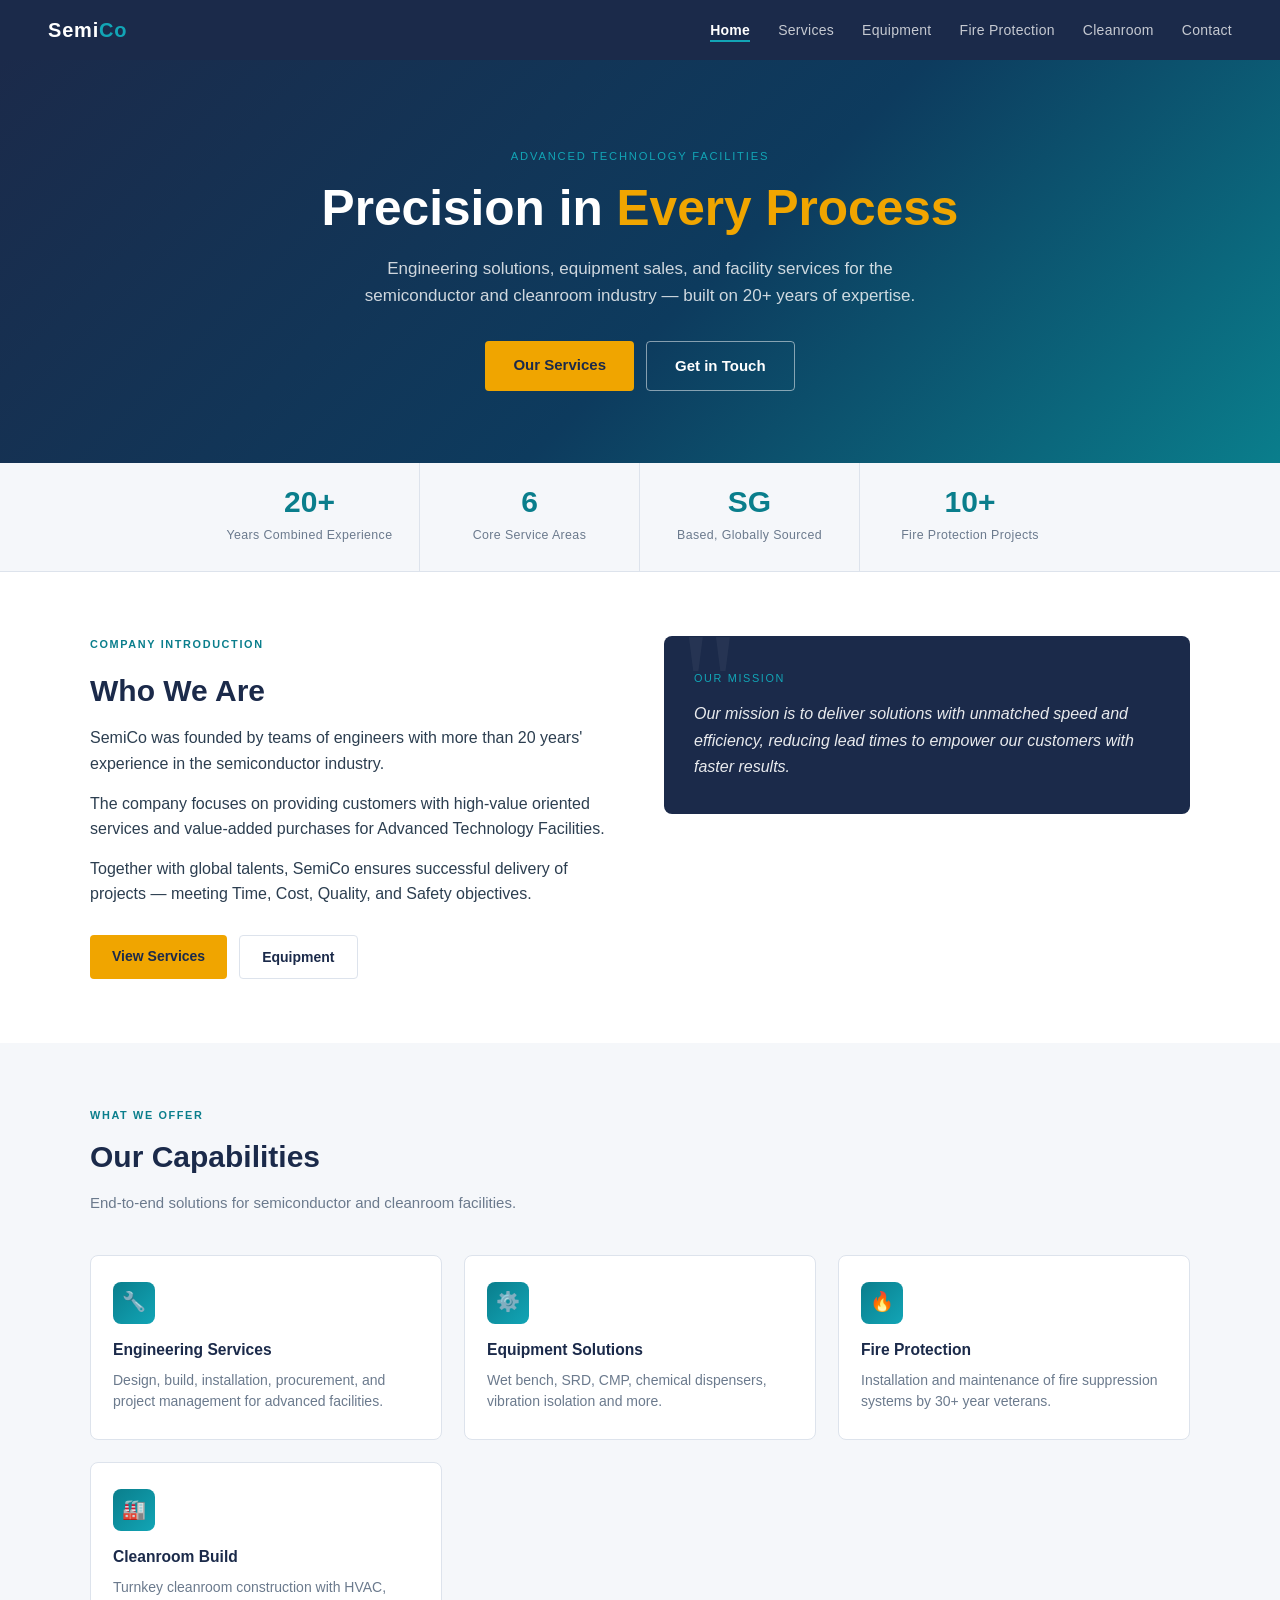
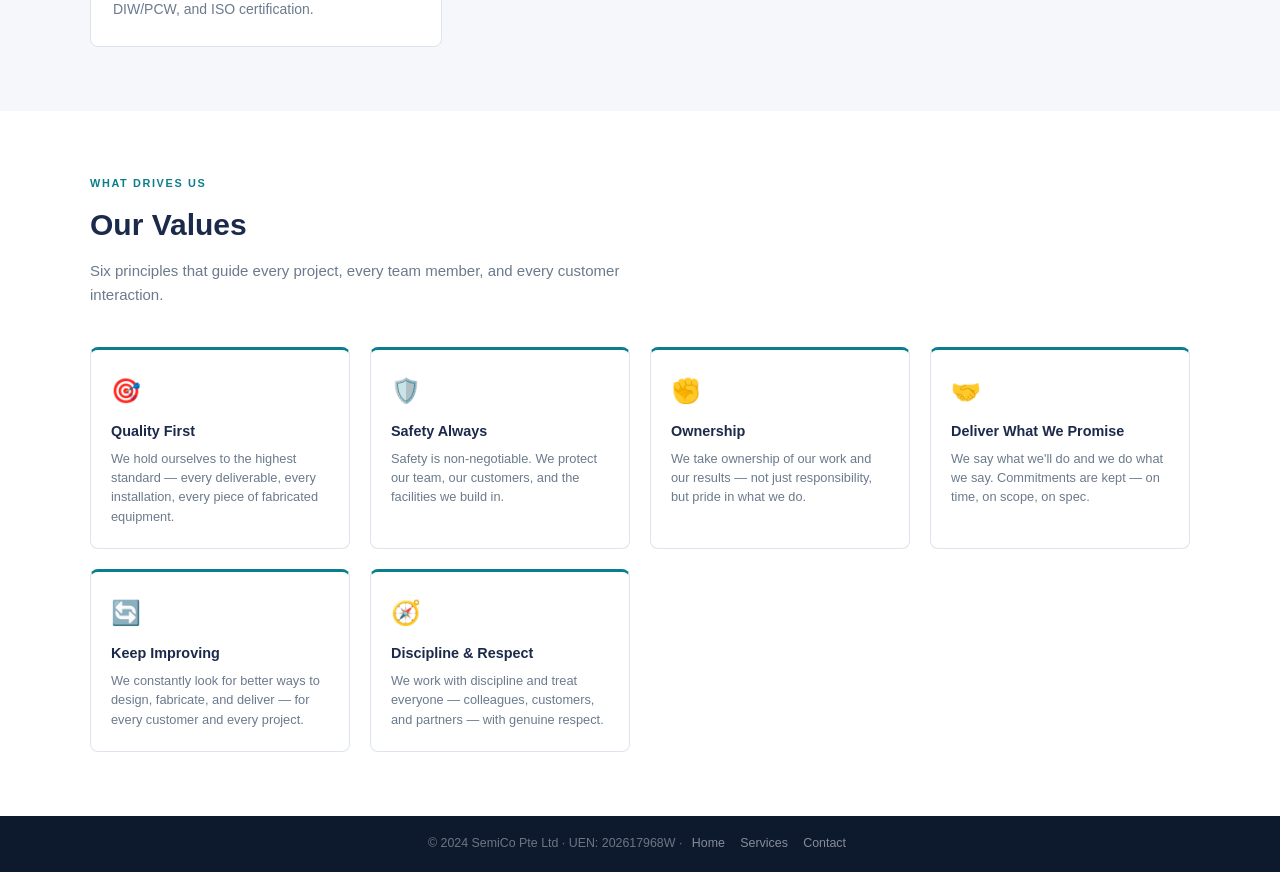
==== index.html @ 3f47e58f "Deploy SemiCo website" ====
<!DOCTYPE html>
<html lang="en">
<head>
  <meta charset="UTF-8"/>
  <meta name="viewport" content="width=device-width, initial-scale=1.0"/>
  <title>SemiCo Pte Ltd – Home</title>
  <link rel="stylesheet" href="style.css"/>
</head>
<body>

<nav>
  <a href="index.html" class="nav-logo">Semi<span>Co</span></a>
  <ul class="nav-links">
    <li><a href="index.html" class="active">Home</a></li>
    <li><a href="services.html">Services</a></li>
    <li><a href="equipment.html">Equipment</a></li>
    <li><a href="fire.html">Fire Protection</a></li>
    <li><a href="cleanroom.html">Cleanroom</a></li>
    <li><a href="contact.html">Contact</a></li>
  </ul>
  <button class="nav-toggle" id="navToggle" aria-label="Toggle menu">
    <span></span><span></span><span></span>
  </button>
</nav>
<div class="nav-drawer" id="navDrawer">
  <ul>
    <li><a href="index.html" class="active">Home</a></li>
    <li><a href="services.html">Services</a></li>
    <li><a href="equipment.html">Equipment</a></li>
    <li><a href="fire.html">Fire Protection</a></li>
    <li><a href="cleanroom.html">Cleanroom</a></li>
    <li><a href="contact.html">Contact</a></li>
  </ul>
</div>

<!-- HERO -->
<section class="hero">
  <p class="eyebrow">Advanced Technology Facilities</p>
  <h1>Precision in <span>Every Process</span></h1>
  <p>Engineering solutions, equipment sales, and facility services for the semiconductor and cleanroom industry — built on 20+ years of expertise.</p>
  <div class="hero-btns">
    <a href="services.html" class="btn btn-primary">Our Services</a>
    <a href="contact.html" class="btn btn-outline">Get in Touch</a>
  </div>
</section>

<!-- STATS -->
<div class="stats-band">
  <div class="stat"><span class="num">20+</span><span class="label">Years Combined Experience</span></div>
  <div class="stat"><span class="num">6</span><span class="label">Core Service Areas</span></div>
  <div class="stat"><span class="num">SG</span><span class="label">Based, Globally Sourced</span></div>
  <div class="stat"><span class="num">10+</span><span class="label">Fire Protection Projects</span></div>
</div>

<!-- ABOUT -->
<section class="section">
  <div class="container">
    <div class="about-grid">
      <div class="about-text">
        <p class="section-label">Company Introduction</p>
        <h2 class="section-title">Who We Are</h2>
        <p>SemiCo was founded by teams of engineers with more than 20 years' experience in the semiconductor industry.</p>
        <p>The company focuses on providing customers with high-value oriented services and value-added purchases for Advanced Technology Facilities.</p>
        <p>Together with global talents, SemiCo ensures successful delivery of projects — meeting Time, Cost, Quality, and Safety objectives.</p>
        <div style="margin-top:28px;display:flex;gap:12px;flex-wrap:wrap;">
          <a href="services.html" class="btn btn-primary" style="font-size:0.875rem;padding:10px 22px;">View Services</a>
          <a href="equipment.html" class="btn" style="font-size:0.875rem;padding:10px 22px;border:1.5px solid var(--border);color:var(--navy);">Equipment</a>
        </div>
      </div>
      <div class="mission-block">
        <p class="m-label">Our Mission</p>
        <blockquote>
          Our mission is to deliver solutions with unmatched speed and efficiency, reducing lead times to empower our customers with faster results.
        </blockquote>
      </div>
    </div>
  </div>
</section>

<!-- QUICK LINKS -->
<section class="section section-alt">
  <div class="container">
    <p class="section-label">What We Offer</p>
    <h2 class="section-title">Our Capabilities</h2>
    <p class="section-subtitle">End-to-end solutions for semiconductor and cleanroom facilities.</p>
    <div class="card-grid">
      <a href="services.html" class="card" style="text-decoration:none;">
        <div class="card-icon">🔧</div>
        <h3>Engineering Services</h3>
        <p>Design, build, installation, procurement, and project management for advanced facilities.</p>
      </a>
      <a href="equipment.html" class="card" style="text-decoration:none;">
        <div class="card-icon">⚙️</div>
        <h3>Equipment Solutions</h3>
        <p>Wet bench, SRD, CMP, chemical dispensers, vibration isolation and more.</p>
      </a>
      <a href="fire.html" class="card" style="text-decoration:none;">
        <div class="card-icon">🔥</div>
        <h3>Fire Protection</h3>
        <p>Installation and maintenance of fire suppression systems by 30+ year veterans.</p>
      </a>
      <a href="cleanroom.html" class="card" style="text-decoration:none;">
        <div class="card-icon">🏭</div>
        <h3>Cleanroom Build</h3>
        <p>Turnkey cleanroom construction with HVAC, DIW/PCW, and ISO certification.</p>
      </a>
    </div>
  </div>
</section>

<!-- OUR VALUES -->
<section class="section">
  <div class="container">
    <p class="section-label">What Drives Us</p>
    <h2 class="section-title">Our Values</h2>
    <p class="section-subtitle">Six principles that guide every project, every team member, and every customer interaction.</p>
    <div class="values-grid">
      <div class="value-card">
        <span class="v-icon">🎯</span>
        <h4>Quality First</h4>
        <p>We hold ourselves to the highest standard — every deliverable, every installation, every piece of fabricated equipment.</p>
      </div>
      <div class="value-card">
        <span class="v-icon">🛡️</span>
        <h4>Safety Always</h4>
        <p>Safety is non-negotiable. We protect our team, our customers, and the facilities we build in.</p>
      </div>
      <div class="value-card">
        <span class="v-icon">✊</span>
        <h4>Ownership</h4>
        <p>We take ownership of our work and our results — not just responsibility, but pride in what we do.</p>
      </div>
      <div class="value-card">
        <span class="v-icon">🤝</span>
        <h4>Deliver What We Promise</h4>
        <p>We say what we'll do and we do what we say. Commitments are kept — on time, on scope, on spec.</p>
      </div>
      <div class="value-card">
        <span class="v-icon">🔄</span>
        <h4>Keep Improving</h4>
        <p>We constantly look for better ways to design, fabricate, and deliver — for every customer and every project.</p>
      </div>
      <div class="value-card">
        <span class="v-icon">🧭</span>
        <h4>Discipline &amp; Respect</h4>
        <p>We work with discipline and treat everyone — colleagues, customers, and partners — with genuine respect.</p>
      </div>
    </div>
  </div>
</section>

<footer>
  © 2024 SemiCo Pte Ltd · UEN: 202617968W ·
  <a href="index.html">Home</a>
  <a href="services.html">Services</a>
  <a href="contact.html">Contact</a>
</footer>

<script>
  const toggle = document.getElementById('navToggle');
  const drawer = document.getElementById('navDrawer');
  toggle.addEventListener('click', () => {
    toggle.classList.toggle('open');
    drawer.classList.toggle('open');
  });
</script>
</body>
</html>
---- style.css ----
/* ── VARIABLES ── */
:root {
  --navy: #1B2A4A;
  --teal: #0A7E8C;
  --teal-light: #12A5B6;
  --accent: #F0A500;
  --off-white: #F5F7FA;
  --white: #ffffff;
  --text: #2C3E50;
  --muted: #6B7A8D;
  --border: #DDE3EC;
  --red: #C0392B;
}

* { box-sizing: border-box; margin: 0; padding: 0; }

body {
  font-family: 'Segoe UI', Calibri, Arial, sans-serif;
  color: var(--text);
  background: var(--white);
  line-height: 1.6;
}

/* ── NAV ── */
nav {
  position: sticky;
  top: 0;
  z-index: 200;
  background: var(--navy);
  height: 60px;
  display: flex;
  align-items: center;
  justify-content: space-between;
  padding: 0 48px;
}
.nav-logo {
  font-size: 1.25rem;
  font-weight: 700;
  color: var(--white);
  letter-spacing: 0.04em;
  text-decoration: none;
}
.nav-logo span { color: var(--teal-light); }

.nav-links {
  list-style: none;
  display: flex;
  gap: 28px;
  align-items: center;
}
.nav-links a {
  color: rgba(255,255,255,0.75);
  text-decoration: none;
  font-size: 0.875rem;
  letter-spacing: 0.02em;
  transition: color 0.2s;
  white-space: nowrap;
}
.nav-links a:hover,
.nav-links a.active { color: var(--white); }
.nav-links a.active { font-weight: 600; border-bottom: 2px solid var(--teal-light); padding-bottom: 2px; }

/* Hamburger */
.nav-toggle {
  display: none;
  flex-direction: column;
  gap: 5px;
  cursor: pointer;
  background: none;
  border: none;
  padding: 4px;
}
.nav-toggle span {
  display: block;
  width: 24px;
  height: 2px;
  background: var(--white);
  border-radius: 2px;
  transition: transform 0.25s, opacity 0.25s;
}
.nav-toggle.open span:nth-child(1) { transform: translateY(7px) rotate(45deg); }
.nav-toggle.open span:nth-child(2) { opacity: 0; }
.nav-toggle.open span:nth-child(3) { transform: translateY(-7px) rotate(-45deg); }

/* Mobile nav drawer */
.nav-drawer {
  display: none;
  position: fixed;
  top: 60px;
  left: 0; right: 0;
  background: var(--navy);
  z-index: 190;
  padding: 16px 0 24px;
  box-shadow: 0 8px 24px rgba(0,0,0,0.3);
}
.nav-drawer.open { display: block; }
.nav-drawer ul { list-style: none; }
.nav-drawer ul li a {
  display: block;
  padding: 12px 24px;
  color: rgba(255,255,255,0.8);
  text-decoration: none;
  font-size: 1rem;
  border-left: 3px solid transparent;
  transition: background 0.15s, border-color 0.15s;
}
.nav-drawer ul li a:hover,
.nav-drawer ul li a.active {
  background: rgba(255,255,255,0.06);
  border-left-color: var(--teal-light);
  color: var(--white);
}

/* ── PAGE HERO ── */
.hero {
  background: linear-gradient(135deg, var(--navy) 0%, #0D3B5E 55%, var(--teal) 100%);
  color: var(--white);
  padding: 88px 48px 72px;
  text-align: center;
}
.hero .eyebrow {
  font-size: 0.7rem;
  letter-spacing: 0.16em;
  text-transform: uppercase;
  color: var(--teal-light);
  margin-bottom: 14px;
}
.hero h1 {
  font-size: clamp(1.9rem, 5vw, 3.1rem);
  font-weight: 700;
  line-height: 1.15;
  max-width: 700px;
  margin: 0 auto 18px;
}
.hero h1 span { color: var(--accent); }
.hero p {
  max-width: 560px;
  margin: 0 auto 32px;
  font-size: 1.0625rem;
  color: rgba(255,255,255,0.8);
}

.page-hero {
  background: linear-gradient(135deg, var(--navy) 0%, #0D3B5E 100%);
  color: var(--white);
  padding: 52px 48px 44px;
}
.page-hero .eyebrow {
  font-size: 0.7rem;
  letter-spacing: 0.16em;
  text-transform: uppercase;
  color: var(--teal-light);
  margin-bottom: 10px;
}
.page-hero h1 {
  font-size: clamp(1.5rem, 4vw, 2.25rem);
  font-weight: 700;
  margin-bottom: 8px;
}
.page-hero p {
  color: rgba(255,255,255,0.75);
  font-size: 0.9375rem;
  max-width: 560px;
}

/* ── BUTTONS ── */
.btn {
  display: inline-block;
  padding: 12px 28px;
  border-radius: 4px;
  font-size: 0.9375rem;
  font-weight: 600;
  text-decoration: none;
  transition: opacity 0.2s;
  cursor: pointer;
}
.btn:hover { opacity: 0.85; }
.btn-primary { background: var(--accent); color: var(--navy); }
.btn-outline { border: 1.5px solid rgba(255,255,255,0.5); color: var(--white); }

/* ── STATS BAND ── */
.stats-band {
  background: var(--off-white);
  border-bottom: 1px solid var(--border);
  display: flex;
  justify-content: center;
  flex-wrap: wrap;
}
.stat {
  flex: 1;
  min-width: 140px;
  max-width: 220px;
  text-align: center;
  padding: 24px 16px;
  border-right: 1px solid var(--border);
}
.stat:last-child { border-right: none; }
.stat .num {
  display: block;
  font-size: 1.875rem;
  font-weight: 700;
  color: var(--teal);
  line-height: 1;
  margin-bottom: 4px;
}
.stat .label {
  font-size: 0.775rem;
  color: var(--muted);
  letter-spacing: 0.03em;
}

/* ── SECTION LAYOUT ── */
.section { padding: 64px 48px; }
.section-alt { background: var(--off-white); }
.container { max-width: 1100px; margin: 0 auto; }

.section-label {
  font-size: 0.68rem;
  letter-spacing: 0.15em;
  text-transform: uppercase;
  color: var(--teal);
  font-weight: 600;
  margin-bottom: 8px;
}
.section-title {
  font-size: clamp(1.4rem, 3vw, 1.875rem);
  font-weight: 700;
  color: var(--navy);
  margin-bottom: 10px;
}
.section-subtitle {
  color: var(--muted);
  max-width: 560px;
  margin-bottom: 40px;
  font-size: 0.9375rem;
}

/* ── CARDS ── */
.card-grid {
  display: grid;
  grid-template-columns: repeat(auto-fit, minmax(280px, 1fr));
  gap: 22px;
}
.card {
  background: var(--white);
  border: 1px solid var(--border);
  border-radius: 8px;
  padding: 26px 22px;
  transition: box-shadow 0.2s, transform 0.2s;
}
.card:hover {
  box-shadow: 0 8px 24px rgba(0,0,0,0.08);
  transform: translateY(-3px);
}
.card-icon {
  width: 42px; height: 42px;
  border-radius: 8px;
  background: linear-gradient(135deg, var(--teal), var(--teal-light));
  display: flex; align-items: center; justify-content: center;
  margin-bottom: 14px;
  font-size: 1.2rem;
}
.card h3 { font-size: 0.975rem; font-weight: 700; color: var(--navy); margin-bottom: 7px; }
.card p { font-size: 0.875rem; color: var(--muted); line-height: 1.55; }

/* ── EQUIPMENT CARD ── */
.eq-card {
  border-radius: 8px;
  overflow: hidden;
  border: 1px solid var(--border);
  background: var(--white);
  transition: box-shadow 0.2s;
}
.eq-card:hover { box-shadow: 0 8px 24px rgba(0,0,0,0.08); }
.eq-card-header {
  background: linear-gradient(135deg, var(--navy), #0D3B5E);
  color: var(--white);
  padding: 16px 18px;
}
.eq-card-header .tag {
  display: inline-block;
  font-size: 0.62rem;
  letter-spacing: 0.1em;
  text-transform: uppercase;
  background: rgba(255,255,255,0.15);
  border-radius: 3px;
  padding: 3px 7px;
  margin-bottom: 7px;
}
.eq-card-header h3 { font-size: 0.9375rem; font-weight: 600; }
.eq-card-body { padding: 16px 18px; }
.eq-card-body p { font-size: 0.85rem; color: var(--muted); line-height: 1.55; }

.badge {
  display: inline-block;
  background: var(--off-white);
  border: 1px solid var(--border);
  border-radius: 4px;
  padding: 5px 11px;
  font-size: 0.775rem;
  color: var(--navy);
  font-weight: 600;
}

/* ── ABOUT GRID ── */
.about-grid {
  display: grid;
  grid-template-columns: 1fr 1fr;
  gap: 48px;
  align-items: start;
}
.about-text p { margin-bottom: 14px; }

.mission-block {
  background: var(--navy);
  color: var(--white);
  border-radius: 8px;
  padding: 34px 30px;
  position: relative;
  overflow: hidden;
}
.mission-block::before {
  content: '"';
  position: absolute;
  top: -24px; left: 16px;
  font-size: 9rem;
  color: rgba(255,255,255,0.05);
  font-family: Georgia, serif;
  line-height: 1;
}
.mission-block .m-label {
  font-size: 0.68rem;
  letter-spacing: 0.15em;
  text-transform: uppercase;
  color: var(--teal-light);
  margin-bottom: 14px;
}
.mission-block blockquote {
  font-size: 1rem;
  line-height: 1.65;
  color: rgba(255,255,255,0.9);
  font-style: italic;
}

/* ── FIRE SECTION ── */
.fire-grid {
  display: grid;
  grid-template-columns: 1fr 1fr;
  gap: 40px;
  align-items: start;
}
.fire-list {
  list-style: none;
  display: grid;
  grid-template-columns: 1fr 1fr;
  gap: 9px;
  margin-top: 20px;
}
.fire-list li {
  display: flex; align-items: center; gap: 8px;
  font-size: 0.875rem;
}
.fire-list li::before {
  content: '';
  width: 7px; height: 7px;
  border-radius: 50%;
  background: var(--teal);
  flex-shrink: 0;
}
.fire-highlight {
  background: linear-gradient(135deg, #C0392B, #96281B);
  color: var(--white);
  border-radius: 8px;
  padding: 30px;
}
.fire-highlight h3 { font-size: 1.0625rem; font-weight: 700; margin-bottom: 12px; }
.fire-highlight p { font-size: 0.875rem; opacity: 0.9; margin-bottom: 8px; }

/* ── PROJECT TABLE ── */
.table-wrap { overflow-x: auto; -webkit-overflow-scrolling: touch; }
table { width: 100%; border-collapse: collapse; font-size: 0.875rem; }
thead tr { background: var(--navy); color: var(--white); }
th { padding: 13px 16px; text-align: left; font-weight: 600; white-space: nowrap; }
td { padding: 12px 16px; vertical-align: top; }
tbody tr:nth-child(odd) { background: var(--white); }
tbody tr:nth-child(even) { background: var(--off-white); }
tbody tr { border-bottom: 1px solid var(--border); }
.year-cell { white-space: nowrap; font-weight: 600; color: var(--navy); }
.year-cell.ongoing { color: var(--teal); }
.contractor-cell { color: var(--muted); }

/* ── PROCESS STEPS ── */
.process-grid {
  display: grid;
  grid-template-columns: repeat(3, 1fr);
  gap: 24px;
}
.process-step {
  background: var(--white);
  border: 1px solid var(--border);
  border-radius: 8px;
  padding: 24px 20px;
}
.step-num {
  width: 38px; height: 38px;
  border-radius: 50%;
  background: var(--teal);
  color: var(--white);
  font-weight: 700;
  font-size: 0.9375rem;
  display: flex; align-items: center; justify-content: center;
  margin-bottom: 12px;
}
.process-step h4 { font-size: 0.9rem; font-weight: 700; color: var(--navy); margin-bottom: 6px; }
.process-step p { font-size: 0.8rem; color: var(--muted); }

/* ── ORG CHART ── */
.org-wrap { text-align: center; }
.org-md {
  display: inline-block;
  background: var(--navy);
  color: var(--white);
  font-weight: 700;
  font-size: 0.875rem;
  padding: 13px 30px;
  border-radius: 6px;
  margin-bottom: 20px;
  letter-spacing: 0.04em;
}
.org-line {
  width: 2px; height: 26px;
  background: var(--border);
  margin: 0 auto 20px;
}
.org-depts {
  display: flex; flex-wrap: wrap;
  justify-content: center; gap: 10px;
}
.org-dept {
  background: var(--white);
  border: 1.5px solid var(--teal);
  color: var(--teal);
  font-size: 0.8rem;
  font-weight: 600;
  padding: 9px 18px;
  border-radius: 6px;
}

/* ── CONTACT ── */
.contact-grid {
  display: grid;
  grid-template-columns: 1fr 1fr;
  gap: 60px;
  align-items: start;
}
.contact-items { display: flex; flex-direction: column; gap: 18px; margin-top: 28px; }
.contact-item { display: flex; align-items: flex-start; gap: 13px; }
.c-icon {
  width: 36px; height: 36px;
  border-radius: 6px;
  background: rgba(255,255,255,0.08);
  display: flex; align-items: center; justify-content: center;
  flex-shrink: 0; font-size: 0.95rem;
}
.c-label { font-size: 0.67rem; text-transform: uppercase; letter-spacing: 0.1em; color: var(--teal-light); margin-bottom: 2px; }
.c-val { font-size: 0.9rem; color: rgba(255,255,255,0.9); }
.services-list { list-style: none; display: flex; flex-direction: column; gap: 10px; }
.services-list li {
  display: flex; align-items: flex-start; gap: 9px;
  font-size: 0.875rem; color: rgba(255,255,255,0.8);
}
.services-list li::before { content: '→'; color: var(--accent); flex-shrink: 0; margin-top: 1px; }

/* ── FOOTER ── */
footer {
  background: #0D1A2E;
  color: rgba(255,255,255,0.4);
  text-align: center;
  padding: 18px 24px;
  font-size: 0.775rem;
}
footer a { color: rgba(255,255,255,0.5); text-decoration: none; margin: 0 6px; }
footer a:hover { color: rgba(255,255,255,0.8); }

/* ── HERO BUTTONS ── */
.hero-btns { display: flex; gap: 12px; justify-content: center; flex-wrap: wrap; }

/* ── SPEC LIST (equipment cards) ── */
.spec-label {
  font-size: 0.66rem;
  letter-spacing: 0.12em;
  text-transform: uppercase;
  color: var(--teal);
  font-weight: 700;
  margin-bottom: 6px;
  margin-top: 10px;
}
.spec-list {
  list-style: none;
  display: flex;
  flex-direction: column;
  gap: 5px;
}
.spec-list li {
  display: flex;
  align-items: flex-start;
  gap: 7px;
  font-size: 0.8rem;
  color: var(--muted);
  line-height: 1.45;
}
.spec-list li::before {
  content: '·';
  color: var(--teal);
  font-weight: 700;
  flex-shrink: 0;
  margin-top: 0;
}

/* ── CTA BUTTON ── */
.cta-btn {
  display: inline-block;
  background: var(--accent);
  color: var(--navy);
  font-weight: 700;
  font-size: 0.9375rem;
  padding: 13px 30px;
  border-radius: 5px;
  text-decoration: none;
  transition: opacity 0.2s;
}
.cta-btn:hover { opacity: 0.85; }

/* ── VALUES GRID ── */
.values-grid {
  display: grid;
  grid-template-columns: repeat(auto-fit, minmax(220px, 1fr));
  gap: 20px;
}
.value-card {
  background: var(--white);
  border: 1px solid var(--border);
  border-top: 3px solid var(--teal);
  border-radius: 8px;
  padding: 22px 20px;
}
.value-card .v-icon {
  font-size: 1.5rem;
  margin-bottom: 10px;
  display: block;
}
.value-card h4 {
  font-size: 0.9rem;
  font-weight: 700;
  color: var(--navy);
  margin-bottom: 6px;
}
.value-card p {
  font-size: 0.8rem;
  color: var(--muted);
  line-height: 1.5;
}

/* ── RESPONSIVE ── */
@media (max-width: 900px) {
  nav { padding: 0 24px; }
  .nav-links { display: none; }
  .nav-toggle { display: flex; }

  .hero, .page-hero { padding: 52px 24px 40px; }
  .section { padding: 48px 20px; }

  .about-grid,
  .fire-grid,
  .contact-grid { grid-template-columns: 1fr; gap: 28px; }

  .process-grid { grid-template-columns: 1fr 1fr; }

  .fire-list { grid-template-columns: 1fr; }

  .stat { border-right: none; border-bottom: 1px solid var(--border); }
  .stat:last-child { border-bottom: none; }

  .page-hero { padding: 40px 24px 32px; }
}

@media (max-width: 600px) {
  nav { padding: 0 16px; }
  .hero { padding: 48px 16px 36px; }
  .section { padding: 40px 16px; }
  .page-hero { padding: 36px 16px 28px; }

  .process-grid { grid-template-columns: 1fr; }
  .card-grid { grid-template-columns: 1fr; }

  .contact-grid { gap: 32px; }

  table { font-size: 0.8rem; }
  th, td { padding: 10px 12px; }
}
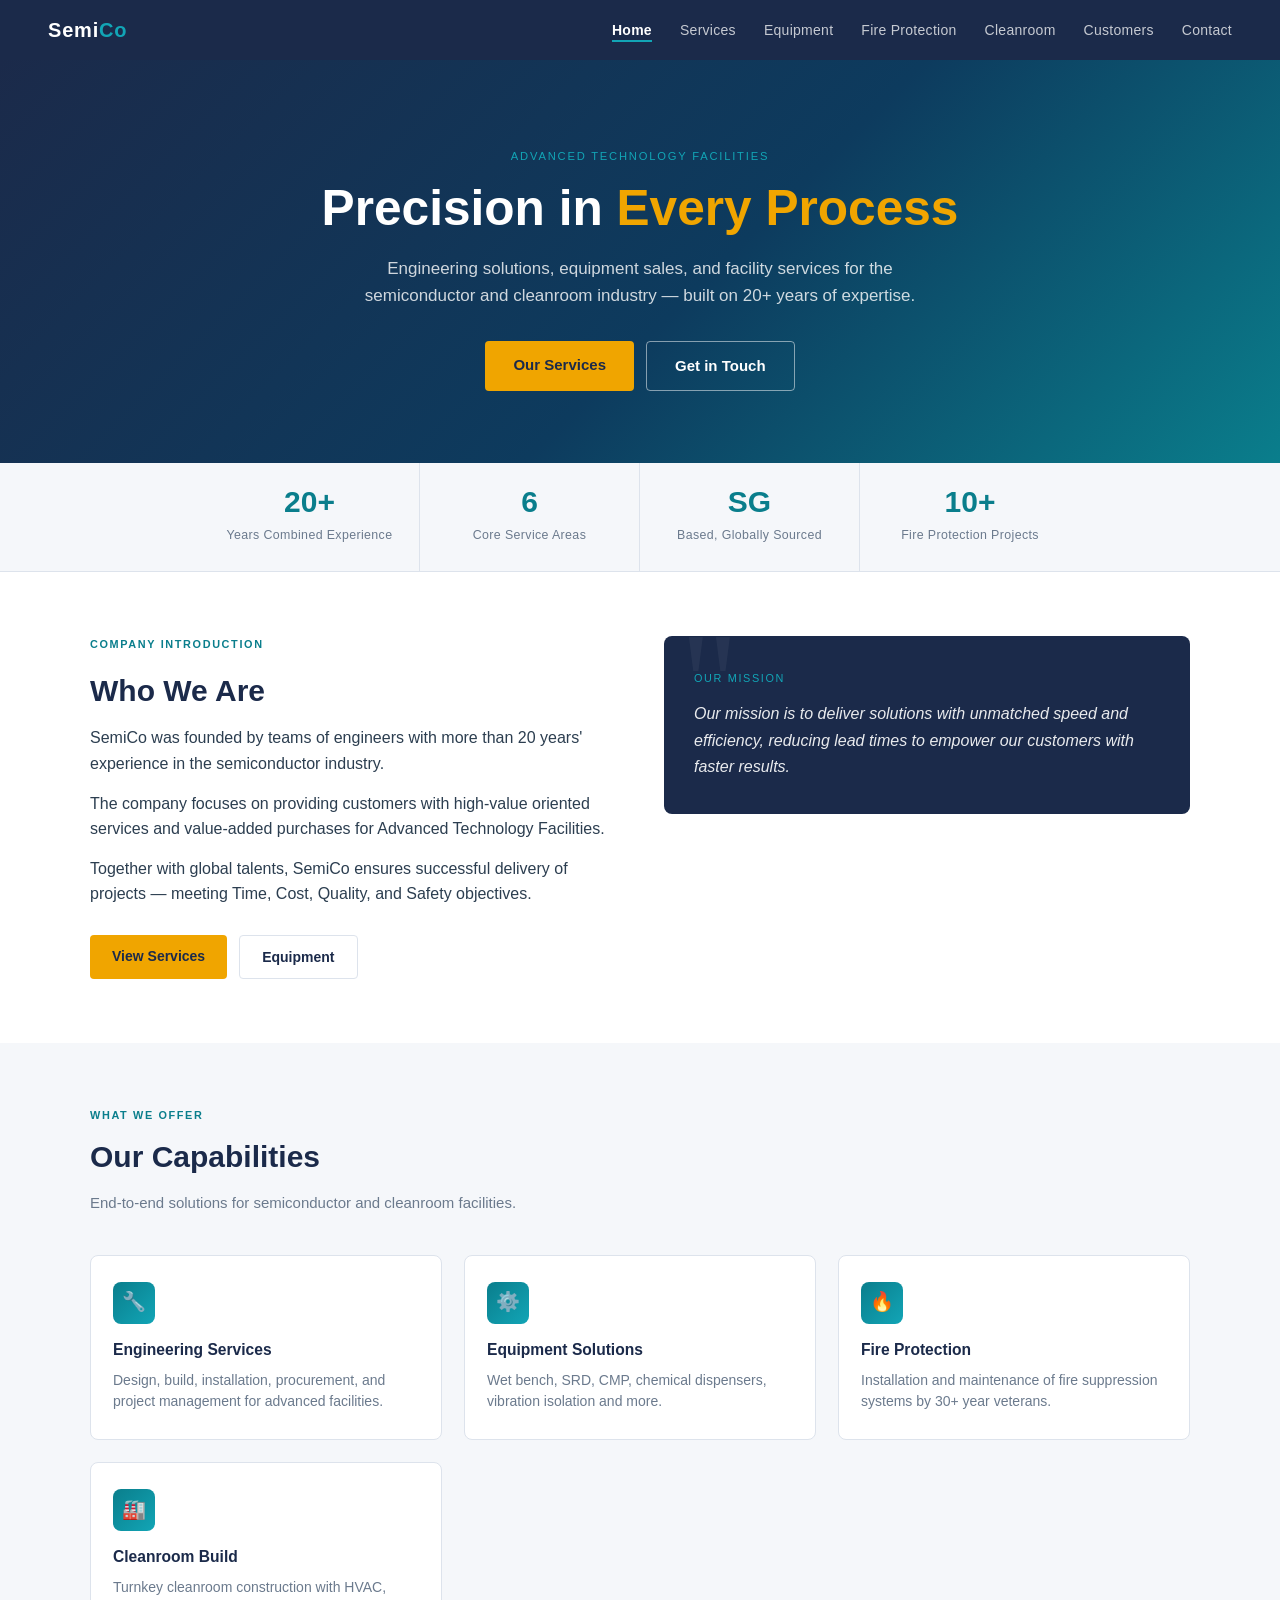
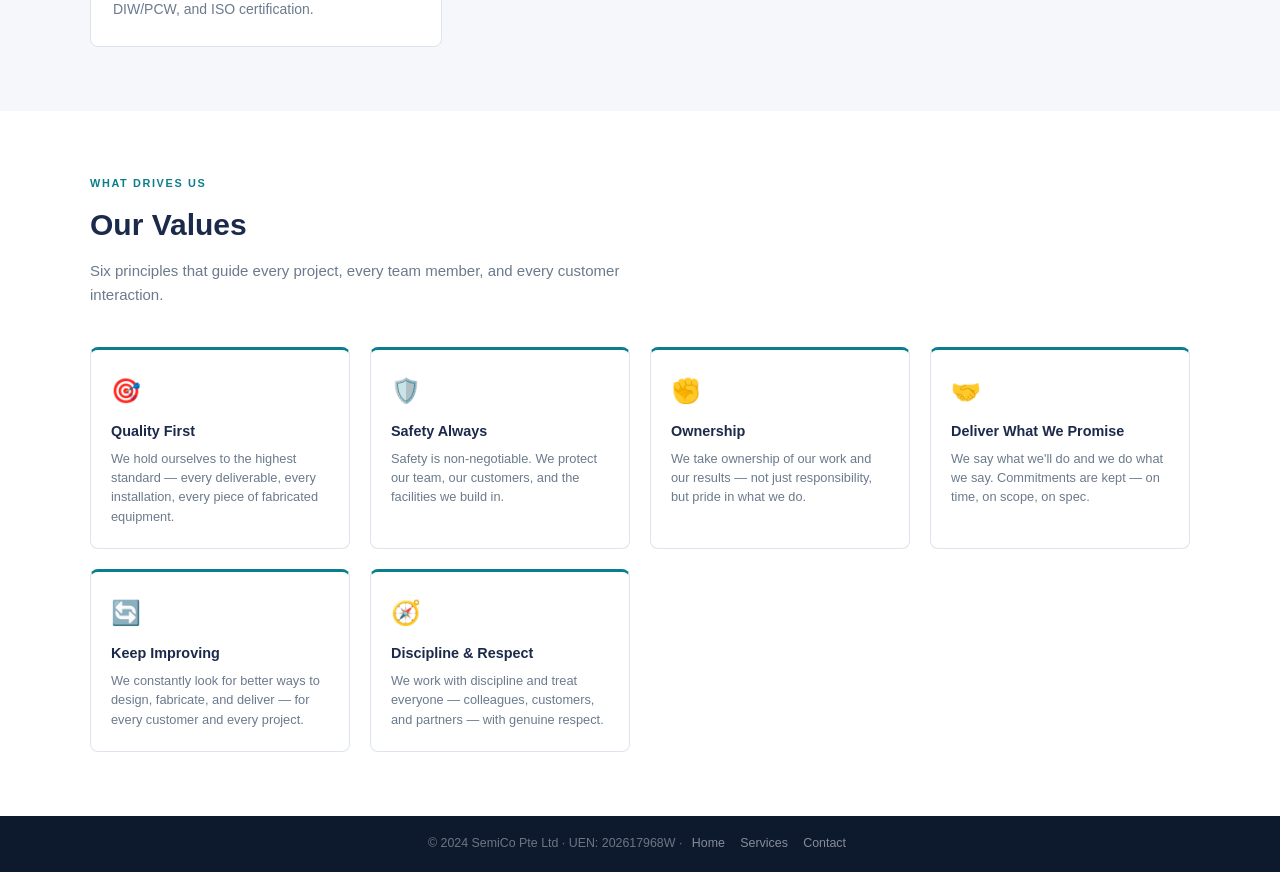
==== commit 42db89f7: "Add Customers page with 8 company logos, update all nav links" ====
--- a/index.html
+++ b/index.html
@@ -16,6 +16,7 @@
     <li><a href="equipment.html">Equipment</a></li>
     <li><a href="fire.html">Fire Protection</a></li>
     <li><a href="cleanroom.html">Cleanroom</a></li>
+    <li><a href="customers.html">Customers</a></li>
     <li><a href="contact.html">Contact</a></li>
   </ul>
   <button class="nav-toggle" id="navToggle" aria-label="Toggle menu">
@@ -29,6 +30,7 @@
     <li><a href="equipment.html">Equipment</a></li>
     <li><a href="fire.html">Fire Protection</a></li>
     <li><a href="cleanroom.html">Cleanroom</a></li>
+    <li><a href="customers.html">Customers</a></li>
     <li><a href="contact.html">Contact</a></li>
   </ul>
 </div>
--- a/style.css
+++ b/style.css
@@ -262,6 +262,17 @@
 }
 .card h3 { font-size: 0.975rem; font-weight: 700; color: var(--navy); margin-bottom: 7px; }
 .card p { font-size: 0.875rem; color: var(--muted); line-height: 1.55; }
+.svc-link {
+  display: inline-block;
+  margin-top: 12px;
+  font-size: 0.8rem;
+  font-weight: 600;
+  color: var(--teal);
+  text-decoration: none;
+  border-bottom: 1px solid transparent;
+  transition: border-color 0.2s, color 0.2s;
+}
+.svc-link:hover { color: var(--navy); border-bottom-color: var(--navy); }
 
 /* ── EQUIPMENT CARD ── */
 .eq-card {
@@ -414,7 +425,7 @@
 .process-step h4 { font-size: 0.9rem; font-weight: 700; color: var(--navy); margin-bottom: 6px; }
 .process-step p { font-size: 0.8rem; color: var(--muted); }
 
-/* ── ORG CHART ── */
+/* ── ORG CHART (generic) ── */
 .org-wrap { text-align: center; }
 .org-md {
   display: inline-block;
@@ -446,6 +457,82 @@
   border-radius: 6px;
 }
 
+/* ── FIRE ORG CHART ── */
+.fire-org { text-align: center; }
+
+.fire-org-level { display: flex; justify-content: center; }
+
+.fire-org-node {
+  border-radius: 8px;
+  padding: 18px 32px;
+  min-width: 260px;
+  text-align: center;
+}
+.fire-org-node .node-title { font-weight: 700; font-size: 0.95rem; margin-bottom: 5px; }
+.fire-org-node .node-role  { font-size: 0.8rem; opacity: 0.82; margin-bottom: 3px; }
+.fire-org-node .node-note  { font-size: 0.72rem; opacity: 0.6; letter-spacing: 0.02em; }
+
+.fire-org-node-top { background: #7B1818; color: var(--white); }
+.fire-org-node-mid { background: var(--navy); color: var(--white); }
+
+.fire-org-vline {
+  width: 2px; height: 28px;
+  background: var(--border);
+  margin: 0 auto;
+}
+
+/* Horizontal branch line + vertical drops */
+.fire-org-connector {
+  position: relative;
+  display: flex;
+  justify-content: center;
+  gap: 14px;
+}
+.fire-org-connector::before {
+  content: '';
+  position: absolute;
+  top: 0; left: 12%; right: 12%;
+  height: 2px;
+  background: var(--border);
+}
+.fire-org-tech-wrap {
+  position: relative;
+  flex: 1;
+  max-width: 210px;
+  padding-top: 26px;
+  display: flex;
+  justify-content: center;
+}
+.fire-org-tech-wrap::before {
+  content: '';
+  position: absolute;
+  top: 0; left: calc(50% - 1px);
+  width: 2px; height: 26px;
+  background: var(--border);
+}
+.fire-org-leaf {
+  width: 100%;
+  background: var(--white);
+  border: 1.5px solid var(--teal);
+  border-top: 3px solid var(--teal);
+  border-radius: 8px;
+  padding: 14px 14px;
+  text-align: center;
+}
+.fire-org-leaf .node-title { color: var(--navy); font-weight: 700; font-size: 0.875rem; margin-bottom: 4px; }
+.fire-org-leaf .node-role  { color: var(--muted); font-size: 0.76rem; line-height: 1.4; }
+
+@media (max-width: 900px) {
+  .fire-org-connector { flex-wrap: wrap; gap: 10px; }
+  .fire-org-connector::before { display: none; }
+  .fire-org-tech-wrap { max-width: calc(50% - 5px); padding-top: 0; }
+  .fire-org-tech-wrap::before { display: none; }
+  .fire-org-node { min-width: 200px; padding: 16px 20px; }
+}
+@media (max-width: 600px) {
+  .fire-org-tech-wrap { max-width: 100%; }
+}
+
 /* ── CONTACT ── */
 .contact-grid {
   display: grid;
@@ -561,40 +648,293 @@
   line-height: 1.5;
 }
 
-/* ── RESPONSIVE ── */
+/* ── EQUIPMENT ROW (image + body side by side) ── */
+.eq-row {
+  display: grid;
+  grid-template-columns: 1fr 1fr;
+  gap: 48px;
+  align-items: start;
+  margin-bottom: 16px;
+}
+
+/* Flip: body left, image right */
+.eq-row-flip .eq-row-media { order: 2; }
+.eq-row-flip .eq-row-body  { order: 1; }
+
+.eq-row-divider {
+  height: 1px;
+  background: var(--border);
+  margin: 48px 0;
+}
+
+/* Media column — images */
+.eq-row-media { width: 100%; }
+
+.eq-img-single {
+  width: 100%;
+  border-radius: 10px;
+  overflow: hidden;
+  background: var(--off-white);
+  line-height: 0;
+}
+/* Show full image at natural proportions — no cropping */
+.eq-img-single img {
+  width: 100%;
+  height: auto;
+  display: block;
+  border-radius: 10px;
+}
+
+.eq-img-stack {
+  display: flex;
+  flex-direction: column;
+  gap: 8px;
+}
+/* Stack: full image at natural proportions */
+.eq-img-stack img {
+  width: 100%;
+  height: auto;
+  border-radius: 8px;
+  display: block;
+}
+
+/* Body column */
+.eq-row-body h3 {
+  font-size: 1.125rem;
+  font-weight: 700;
+  color: var(--navy);
+  margin: 10px 0 8px;
+}
+.eq-row-body p {
+  font-size: 0.875rem;
+  color: var(--muted);
+  line-height: 1.6;
+  margin-bottom: 6px;
+}
+
+/* ── EQUIPMENT CARDS ── */
+.eq-card-grid { margin-top: 40px; }
+
+.eq-card {
+  border-radius: 10px;
+  overflow: hidden;
+  border: 1px solid var(--border);
+  background: var(--white);
+  display: flex;
+  flex-direction: column;
+  transition: box-shadow 0.2s, transform 0.2s;
+}
+.eq-card:hover {
+  box-shadow: 0 8px 28px rgba(0,0,0,0.09);
+  transform: translateY(-3px);
+}
+
+/* Card photo area — contain so full image is always visible */
+.eq-card-photo {
+  width: 100%;
+  background: var(--off-white);
+  line-height: 0;
+  display: flex;
+  align-items: center;
+  justify-content: center;
+  padding: 16px;
+  box-sizing: border-box;
+}
+.eq-card-photo img {
+  width: 100%;
+  height: auto;
+  max-height: 280px;
+  object-fit: contain;
+  display: block;
+}
+
+/* Duo — two portrait images side by side, contained fully */
+.eq-card-photo-duo {
+  display: grid;
+  grid-template-columns: 1fr 1fr;
+  gap: 8px;
+  background: var(--off-white);
+  padding: 16px;
+  box-sizing: border-box;
+}
+.eq-card-photo-duo img {
+  width: 100%;
+  height: 240px;
+  object-fit: contain;
+  display: block;
+  background: var(--off-white);
+}
+
+/* Trio — three images in a row, contained */
+.eq-card-photo-trio {
+  display: grid;
+  grid-template-columns: 1fr 1fr 1fr;
+  gap: 8px;
+  background: var(--off-white);
+  padding: 12px;
+  box-sizing: border-box;
+}
+.eq-card-photo-trio img {
+  width: 100%;
+  height: 160px;
+  object-fit: contain;
+  display: block;
+  background: var(--off-white);
+}
+
+.eq-card-header {
+  background: linear-gradient(135deg, var(--navy), #0D3B5E);
+  color: var(--white);
+  padding: 14px 18px;
+}
+.eq-card-header .tag {
+  display: inline-block;
+  font-size: 0.62rem;
+  letter-spacing: 0.1em;
+  text-transform: uppercase;
+  background: rgba(255,255,255,0.15);
+  border-radius: 3px;
+  padding: 3px 7px;
+  margin-bottom: 6px;
+}
+.eq-card-header h3 { font-size: 0.9375rem; font-weight: 600; }
+.eq-card-body {
+  padding: 16px 18px;
+  flex: 1;
+}
+.eq-card-body p { font-size: 0.85rem; color: var(--muted); line-height: 1.55; }
+
+/* Inline tag pill (used in eq-row-body) */
+.tag-inline {
+  display: inline-block;
+  font-size: 0.62rem;
+  letter-spacing: 0.1em;
+  text-transform: uppercase;
+  background: var(--teal);
+  color: var(--white);
+  border-radius: 3px;
+  padding: 3px 8px;
+}
+
+/* ── K&S ArisMD stats ── */
+.aris-stats {
+  display: grid;
+  grid-template-columns: 1fr 1fr;
+  gap: 10px;
+  margin: 18px 0 14px;
+}
+.aris-stat {
+  background: var(--navy);
+  border-radius: 6px;
+  padding: 14px 12px;
+  text-align: center;
+  display: flex;
+  flex-direction: column;
+  gap: 4px;
+}
+.aris-num {
+  font-size: 1.25rem;
+  font-weight: 700;
+  color: var(--accent);
+  line-height: 1;
+}
+.aris-lbl {
+  font-size: 0.7rem;
+  color: rgba(255,255,255,0.6);
+}
+.badge-row {
+  display: flex;
+  flex-wrap: wrap;
+  gap: 6px;
+}
+
+/* ── CTA band ── */
+.eq-cta-band {
+  background: var(--navy);
+  padding: 64px 48px;
+}
+
+/* ── RESPONSIVE: TABLET (≤900px) ── */
 @media (max-width: 900px) {
   nav { padding: 0 24px; }
   .nav-links { display: none; }
   .nav-toggle { display: flex; }
 
-  .hero, .page-hero { padding: 52px 24px 40px; }
+  .hero   { padding: 56px 24px 44px; }
+  .page-hero { padding: 40px 24px 32px; }
   .section { padding: 48px 20px; }
 
+  /* Two-col grids → single column */
   .about-grid,
   .fire-grid,
-  .contact-grid { grid-template-columns: 1fr; gap: 28px; }
-
+  .contact-grid,
+  .eq-row { grid-template-columns: 1fr; gap: 24px; }
+
+  /* Flip rows: always image first on mobile */
+  .eq-row-flip .eq-row-media { order: 0; }
+  .eq-row-flip .eq-row-body  { order: 1; }
+
+  .eq-row-divider { margin: 32px 0; }
+  .eq-card-grid   { margin-top: 24px; }
+  .eq-cta-band    { padding: 48px 24px; }
+
+  /* Process grid 3→2 cols */
   .process-grid { grid-template-columns: 1fr 1fr; }
 
+  /* Fire page */
   .fire-list { grid-template-columns: 1fr; }
 
-  .stat { border-right: none; border-bottom: 1px solid var(--border); }
+  /* Stats band — stack vertically */
+  .stats-band { flex-direction: column; align-items: stretch; }
+  .stat { border-right: none; border-bottom: 1px solid var(--border); max-width: 100%; }
   .stat:last-child { border-bottom: none; }
 
-  .page-hero { padding: 40px 24px 32px; }
-}
-
+  /* Slightly smaller hero heading */
+  .hero h1 { font-size: clamp(1.6rem, 5vw, 2.4rem); }
+}
+
+/* ── RESPONSIVE: MOBILE (≤600px) ── */
 @media (max-width: 600px) {
   nav { padding: 0 16px; }
-  .hero { padding: 48px 16px 36px; }
-  .section { padding: 40px 16px; }
-  .page-hero { padding: 36px 16px 28px; }
-
+  .hero   { padding: 44px 16px 32px; }
+  .page-hero { padding: 32px 16px 24px; }
+  .section { padding: 36px 16px; }
+
+  /* Single-col card grid */
+  .card-grid { grid-template-columns: 1fr; }
+
+  /* Process grid → 1 col */
   .process-grid { grid-template-columns: 1fr; }
-  .card-grid { grid-template-columns: 1fr; }
-
-  .contact-grid { gap: 32px; }
-
-  table { font-size: 0.8rem; }
-  th, td { padding: 10px 12px; }
-}
+
+  /* Values grid → 1 col on phones */
+  .values-grid { grid-template-columns: 1fr; }
+
+  /* Equipment duo/trio photo strips → compact on phones */
+  .eq-card-photo-duo { gap: 4px; padding: 10px; }
+  .eq-card-photo-duo img { height: 160px; }
+  .eq-card-photo-trio { grid-template-columns: 1fr 1fr; gap: 4px; padding: 8px; }
+  .eq-card-photo-trio img { height: 100px; }
+
+  /* ArisMD stats stay 2-col — readable at small size */
+  .aris-stats { gap: 8px; }
+  .aris-num   { font-size: 1.1rem; }
+
+  /* Hero buttons stack */
+  .hero-btns { flex-direction: column; align-items: center; gap: 10px; }
+  .hero-btns .btn { width: 100%; max-width: 280px; text-align: center; }
+
+  /* Section typography */
+  .section-title  { font-size: 1.3rem; }
+  .section-subtitle { font-size: 0.875rem; }
+
+  /* Contact */
+  .contact-grid { gap: 24px; }
+
+  /* Table */
+  table   { font-size: 0.8rem; }
+  th, td  { padding: 10px 12px; }
+
+  /* Reduce large gaps */
+  .eq-row-divider { margin: 20px 0; }
+  .eq-cta-band    { padding: 40px 16px; }
+}
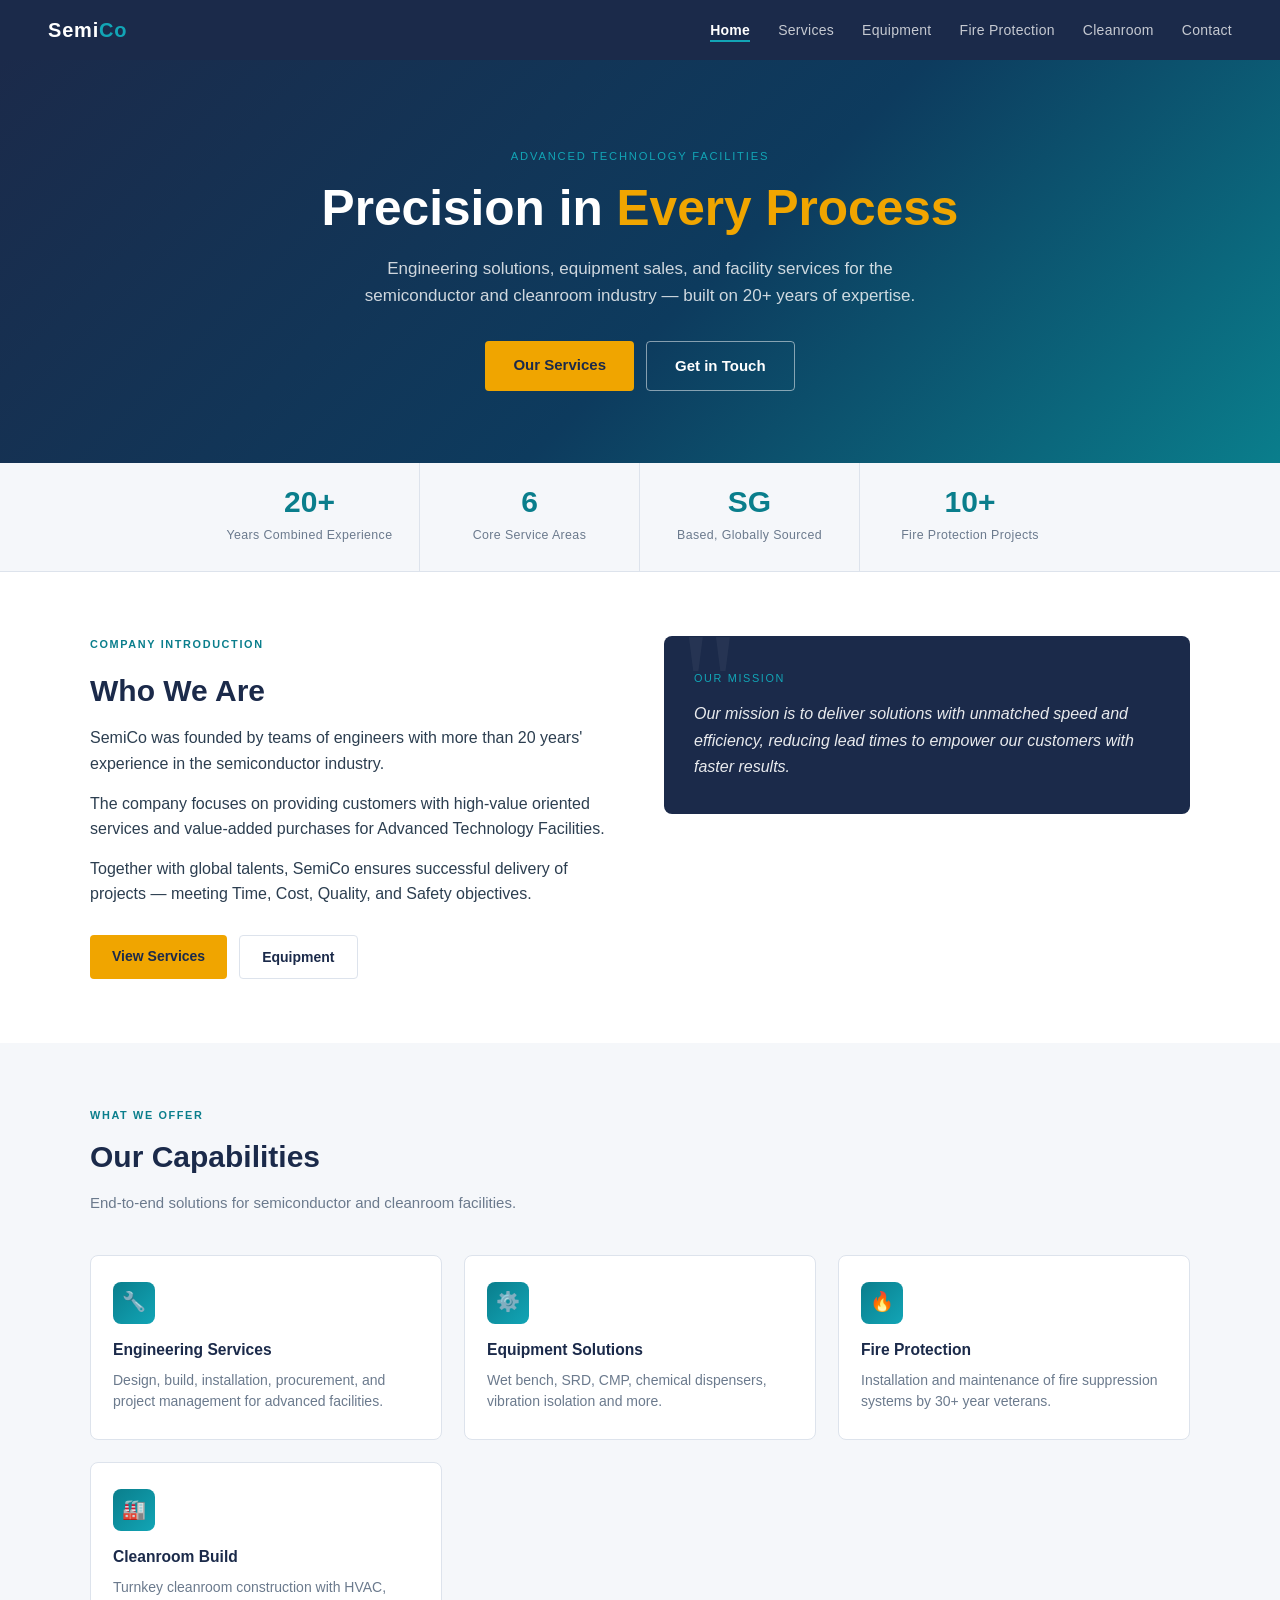
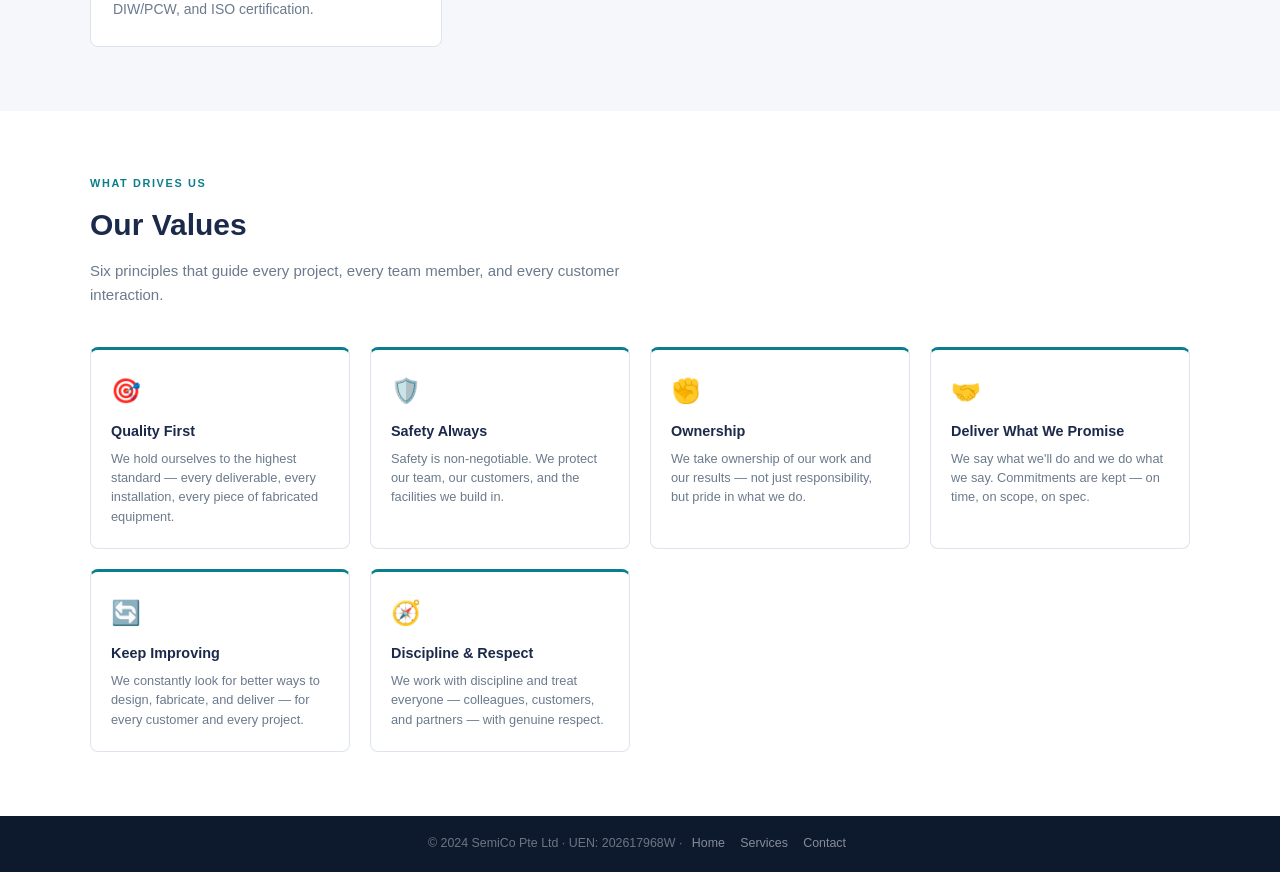
==== commit c96cc29e: "Hide Customers page from navigation" ====
--- a/index.html
+++ b/index.html
@@ -16,7 +16,6 @@
     <li><a href="equipment.html">Equipment</a></li>
     <li><a href="fire.html">Fire Protection</a></li>
     <li><a href="cleanroom.html">Cleanroom</a></li>
-    <li><a href="customers.html">Customers</a></li>
     <li><a href="contact.html">Contact</a></li>
   </ul>
   <button class="nav-toggle" id="navToggle" aria-label="Toggle menu">
@@ -30,7 +29,6 @@
     <li><a href="equipment.html">Equipment</a></li>
     <li><a href="fire.html">Fire Protection</a></li>
     <li><a href="cleanroom.html">Cleanroom</a></li>
-    <li><a href="customers.html">Customers</a></li>
     <li><a href="contact.html">Contact</a></li>
   </ul>
 </div>
